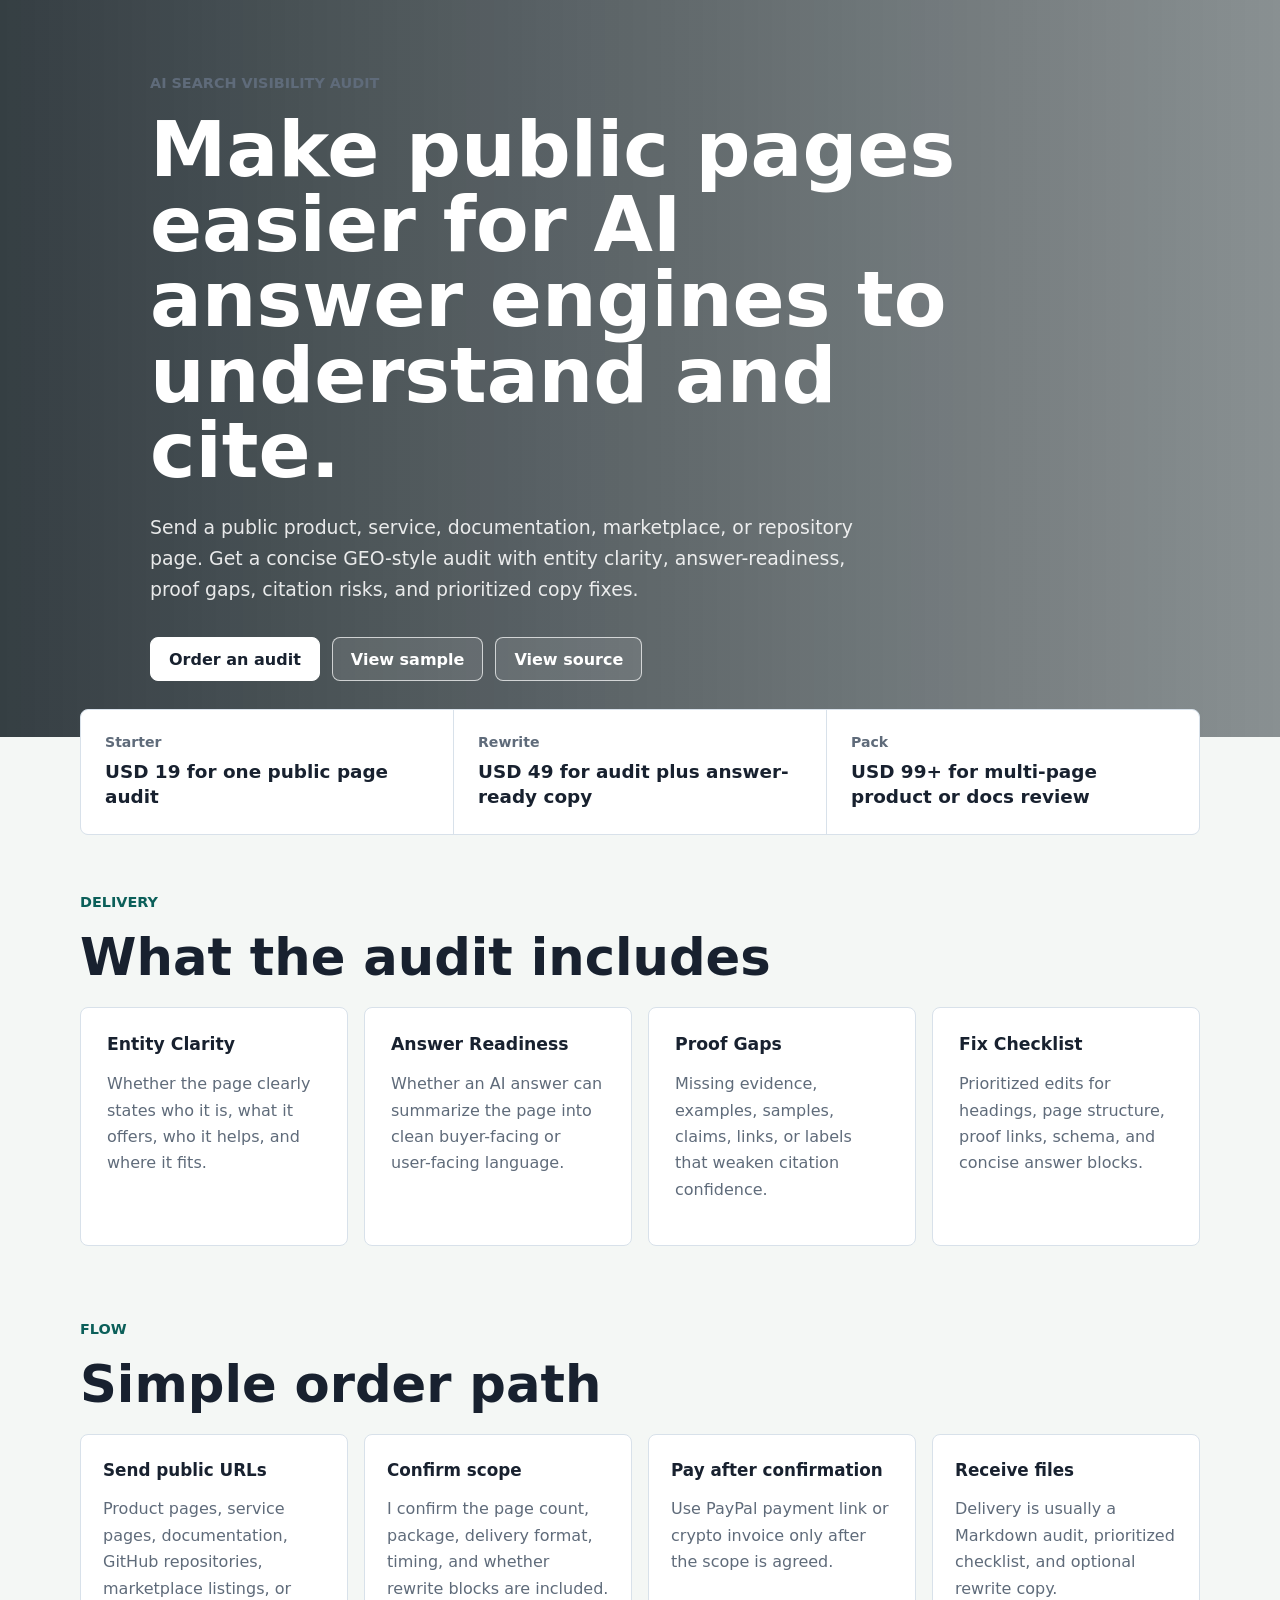
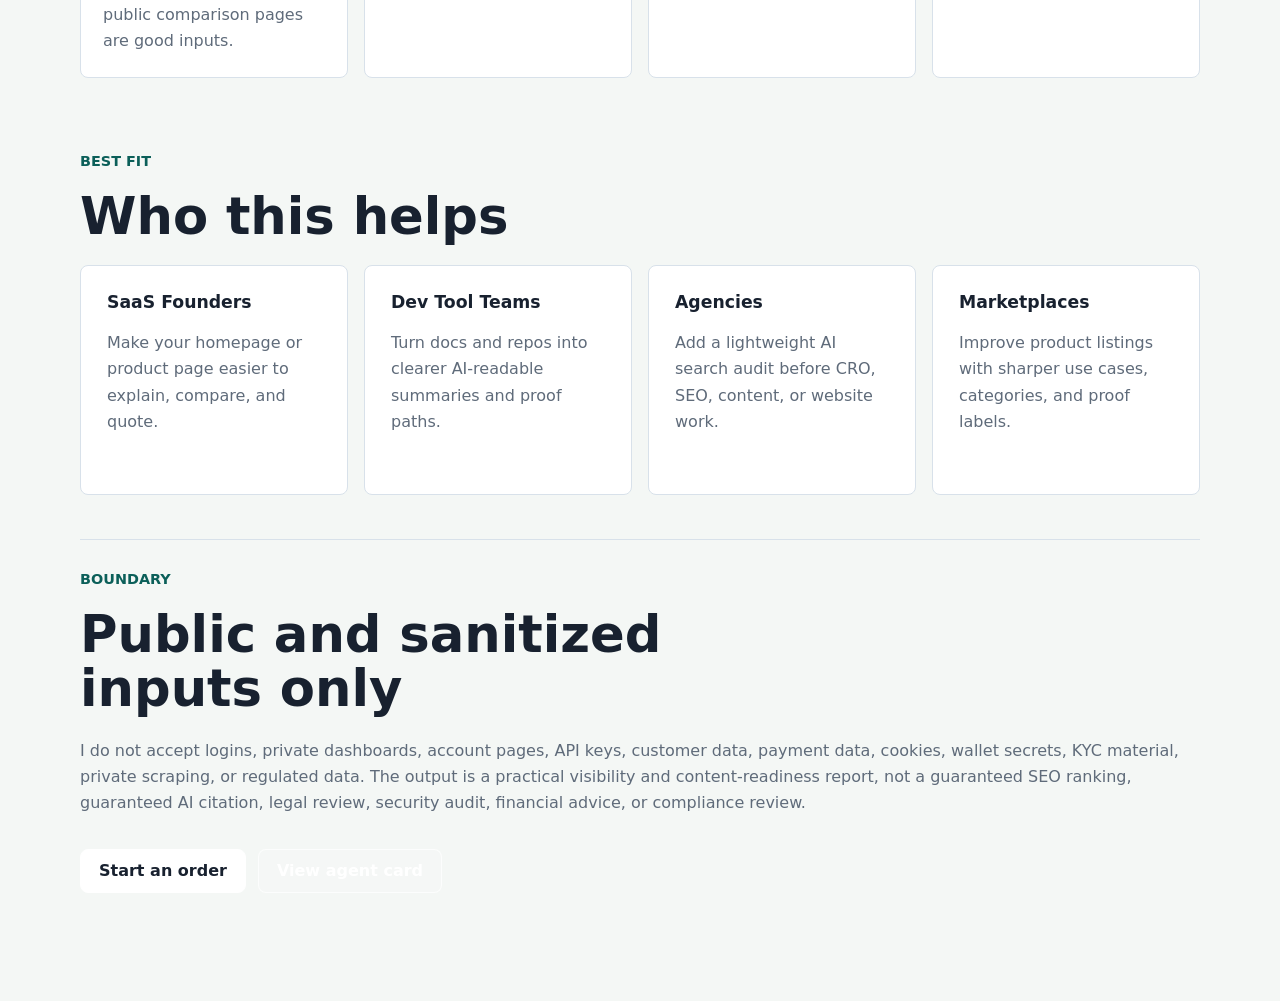
==== ai-search-visibility.html @ cc46a878 "Add AI visibility product landing page" ====
<!doctype html>
<html lang="en">
  <head>
    <meta charset="utf-8" />
    <meta name="viewport" content="width=device-width, initial-scale=1" />
    <title>AI Search Visibility / GEO Audit | city in the sky</title>
    <meta
      name="description"
      content="Order an AI Search Visibility / GEO audit for a public product, service, documentation, or repository page. Get entity clarity, answer-readiness, citation risks, and prioritized fixes."
    />
    <script type="application/ld+json">
      {
        "@context": "https://schema.org",
        "@type": "Service",
        "name": "AI Search Visibility / GEO Audit",
        "provider": {
          "@type": "Organization",
          "name": "city in the sky",
          "url": "https://nonggde.github.io/city-in-the-sky-services/"
        },
        "areaServed": "Worldwide",
        "serviceType": "AI search visibility and generative engine optimization audit",
        "description": "Public-page audit for AI answer readiness, entity clarity, citation support, and prioritized content fixes.",
        "offers": [
          {
            "@type": "Offer",
            "price": "19",
            "priceCurrency": "USD",
            "name": "Starter AI visibility audit",
            "description": "One public page audited for entity clarity, answer-readiness, proof gaps, and prioritized fixes."
          },
          {
            "@type": "Offer",
            "price": "49",
            "priceCurrency": "USD",
            "name": "Audit plus rewrite pack",
            "description": "Audit plus concise answer-ready rewrite blocks for a public product, service, or documentation page."
          }
        ]
      }
    </script>
    <link rel="stylesheet" href="styles.css" />
  </head>
  <body class="demo-page">
    <main>
      <section class="demo-hero">
        <div class="demo-hero__copy">
          <p class="eyebrow">AI search visibility audit</p>
          <h1>Make public pages easier for AI answer engines to understand and cite.</h1>
          <p class="lead">
            Send a public product, service, documentation, marketplace, or repository page. Get a
            concise GEO-style audit with entity clarity, answer-readiness, proof gaps, citation
            risks, and prioritized copy fixes.
          </p>
          <div class="actions">
            <a class="button button--primary" href="order.html">Order an audit</a>
            <a class="button" href="ai-visibility-sample.html">View sample</a>
            <a class="button" href="https://github.com/nonggde/public-url-ai-audit-actor" rel="noreferrer">View source</a>
          </div>
        </div>
      </section>

      <section class="demo-strip">
        <div>
          <span>Starter</span>
          <strong>USD 19 for one public page audit</strong>
        </div>
        <div>
          <span>Rewrite</span>
          <strong>USD 49 for audit plus answer-ready copy</strong>
        </div>
        <div>
          <span>Pack</span>
          <strong>USD 99+ for multi-page product or docs review</strong>
        </div>
      </section>

      <section class="demo-content">
        <div class="demo-section-heading">
          <p class="eyebrow">Delivery</p>
          <h2>What the audit includes</h2>
        </div>
        <div class="demo-grid">
          <article>
            <h3>Entity Clarity</h3>
            <p>Whether the page clearly states who it is, what it offers, who it helps, and where it fits.</p>
          </article>
          <article>
            <h3>Answer Readiness</h3>
            <p>Whether an AI answer can summarize the page into clean buyer-facing or user-facing language.</p>
          </article>
          <article>
            <h3>Proof Gaps</h3>
            <p>Missing evidence, examples, samples, claims, links, or labels that weaken citation confidence.</p>
          </article>
          <article>
            <h3>Fix Checklist</h3>
            <p>Prioritized edits for headings, page structure, proof links, schema, and concise answer blocks.</p>
          </article>
        </div>
      </section>

      <section class="demo-process">
        <div class="demo-section-heading">
          <p class="eyebrow">Flow</p>
          <h2>Simple order path</h2>
        </div>
        <ol>
          <li>
            <strong>Send public URLs</strong>
            Product pages, service pages, documentation, GitHub repositories, marketplace listings,
            or public comparison pages are good inputs.
          </li>
          <li>
            <strong>Confirm scope</strong>
            I confirm the page count, package, delivery format, timing, and whether rewrite blocks
            are included.
          </li>
          <li>
            <strong>Pay after confirmation</strong>
            Use PayPal payment link or crypto invoice only after the scope is agreed.
          </li>
          <li>
            <strong>Receive files</strong>
            Delivery is usually a Markdown audit, prioritized checklist, and optional rewrite copy.
          </li>
        </ol>
      </section>

      <section class="demo-content">
        <div class="demo-section-heading">
          <p class="eyebrow">Best fit</p>
          <h2>Who this helps</h2>
        </div>
        <div class="demo-grid">
          <article>
            <h3>SaaS Founders</h3>
            <p>Make your homepage or product page easier to explain, compare, and quote.</p>
          </article>
          <article>
            <h3>Dev Tool Teams</h3>
            <p>Turn docs and repos into clearer AI-readable summaries and proof paths.</p>
          </article>
          <article>
            <h3>Agencies</h3>
            <p>Add a lightweight AI search audit before CRO, SEO, content, or website work.</p>
          </article>
          <article>
            <h3>Marketplaces</h3>
            <p>Improve product listings with sharper use cases, categories, and proof labels.</p>
          </article>
        </div>
      </section>

      <section class="demo-boundary">
        <div class="demo-section-heading">
          <p class="eyebrow">Boundary</p>
          <h2>Public and sanitized inputs only</h2>
        </div>
        <p>
          I do not accept logins, private dashboards, account pages, API keys, customer data,
          payment data, cookies, wallet secrets, KYC material, private scraping, or regulated data.
          The output is a practical visibility and content-readiness report, not a guaranteed SEO
          ranking, guaranteed AI citation, legal review, security audit, financial advice, or
          compliance review.
        </p>
        <div class="actions">
          <a class="button button--primary" href="order.html">Start an order</a>
          <a class="button" href="agent-card.json">View agent card</a>
        </div>
      </section>
    </main>
  </body>
</html>
---- styles.css ----
:root {
  color-scheme: light;
  --ink: #18212f;
  --muted: #5f6b7a;
  --line: #d8e1ea;
  --paper: #f7f9fb;
  --panel: #ffffff;
  --accent: #0f766e;
  --accent-strong: #0b5f59;
  --gold: #b7791f;
}

* {
  box-sizing: border-box;
}

body {
  margin: 0;
  font-family: Inter, ui-sans-serif, system-ui, -apple-system, BlinkMacSystemFont, "Segoe UI", sans-serif;
  color: var(--ink);
  background: var(--paper);
}

a {
  color: inherit;
}

main {
  min-height: 100vh;
}

.hero {
  min-height: 58vh;
  display: flex;
  align-items: center;
  padding: 72px 24px 56px;
  background:
    linear-gradient(rgba(8, 21, 30, 0.52), rgba(8, 21, 30, 0.36)),
    url("https://images.unsplash.com/photo-1497366754035-f200968a6e72?auto=format&fit=crop&w=1800&q=80") center/cover;
  color: #fff;
}

.hero--zh {
  background:
    linear-gradient(rgba(8, 21, 30, 0.58), rgba(8, 21, 30, 0.38)),
    url("https://images.unsplash.com/photo-1517245386807-bb43f82c33c4?auto=format&fit=crop&w=1800&q=80") center/cover;
}

.hero__content {
  width: min(980px, 100%);
  margin: 0 auto;
}

.eyebrow {
  margin: 0 0 16px;
  font-size: 0.9rem;
  font-weight: 700;
  letter-spacing: 0;
  text-transform: uppercase;
}

h1 {
  max-width: 850px;
  margin: 0;
  font-size: clamp(2.4rem, 6vw, 5.2rem);
  line-height: 0.98;
  letter-spacing: 0;
}

.lead {
  max-width: 720px;
  margin: 24px 0 0;
  font-size: 1.18rem;
  line-height: 1.65;
  color: rgba(255, 255, 255, 0.88);
}

.actions {
  display: flex;
  flex-wrap: wrap;
  gap: 12px;
  margin-top: 32px;
}

.button {
  display: inline-flex;
  min-height: 44px;
  align-items: center;
  justify-content: center;
  border: 1px solid rgba(255, 255, 255, 0.7);
  border-radius: 8px;
  padding: 10px 18px;
  color: #fff;
  font-weight: 700;
  text-decoration: none;
  background: rgba(255, 255, 255, 0.1);
}

.button--primary {
  border-color: #fff;
  color: var(--ink);
  background: #fff;
}

.band,
.rules,
.proof {
  width: min(1120px, calc(100% - 48px));
  margin: 0 auto;
}

.band {
  padding: 48px 0 20px;
}

.grid {
  display: grid;
  grid-template-columns: repeat(2, minmax(0, 1fr));
  gap: 20px;
}

article {
  min-height: 320px;
  border: 1px solid var(--line);
  border-radius: 8px;
  padding: 26px;
  background: var(--panel);
}

h2 {
  margin: 0;
  font-size: 1.35rem;
  line-height: 1.25;
  letter-spacing: 0;
}

.price {
  margin: 18px 0;
  color: var(--gold);
  font-size: 2rem;
  font-weight: 800;
}

p,
li {
  color: var(--muted);
  font-size: 1rem;
  line-height: 1.65;
}

ul {
  margin: 20px 0 0;
  padding-left: 22px;
}

strong {
  color: var(--ink);
}

.card-link {
  margin: 20px 0 0;
}

.card-link a {
  color: var(--accent-strong);
  font-weight: 800;
  text-decoration: underline;
  text-underline-offset: 4px;
}

.rules {
  display: grid;
  grid-template-columns: repeat(2, minmax(0, 1fr));
  gap: 32px;
  padding: 36px 0;
}

.proof {
  padding: 8px 0 64px;
}

.links {
  display: flex;
  flex-wrap: wrap;
  gap: 12px;
  margin-top: 18px;
}

.links a {
  border: 1px solid var(--line);
  border-radius: 8px;
  padding: 12px 14px;
  color: var(--accent-strong);
  font-weight: 700;
  text-decoration: none;
  background: var(--panel);
}

.report-page {
  background: var(--paper);
}

.report-hero {
  padding: 72px 24px 44px;
  background: var(--ink);
  color: #fff;
}

.report-hero > * {
  width: min(920px, 100%);
  margin-left: auto;
  margin-right: auto;
}

.report-body {
  display: grid;
  width: min(920px, calc(100% - 48px));
  margin: 0 auto;
  padding: 36px 0 64px;
  gap: 18px;
}

.report-body article {
  min-height: auto;
}

.report-body ol {
  margin: 20px 0 0;
  padding-left: 22px;
}

.table-wrap {
  width: 100%;
  margin-top: 20px;
  overflow-x: auto;
}

table {
  width: 100%;
  min-width: 640px;
  border-collapse: collapse;
  color: var(--ink);
}

th,
td {
  border-bottom: 1px solid var(--line);
  padding: 12px 10px;
  text-align: left;
  vertical-align: top;
}

th {
  color: var(--ink);
  font-size: 0.86rem;
  text-transform: uppercase;
}

td {
  color: var(--muted);
  font-size: 0.96rem;
}

.demo-page {
  background: #f4f7f5;
}

.demo-hero {
  min-height: 62vh;
  display: flex;
  align-items: center;
  padding: 72px 24px 56px;
  color: #fff;
  background:
    linear-gradient(90deg, rgba(11, 22, 28, 0.82), rgba(11, 22, 28, 0.46)),
    url("https://images.unsplash.com/photo-1519389950473-47ba0277781c?auto=format&fit=crop&w=1800&q=82") center/cover;
}

.demo-hero__copy,
.demo-strip,
.demo-content,
.demo-process,
.demo-boundary {
  width: min(1120px, calc(100% - 48px));
  margin: 0 auto;
}

.demo-hero__copy {
  width: min(980px, calc(100% - 48px));
}

.demo-strip {
  display: grid;
  grid-template-columns: repeat(3, minmax(0, 1fr));
  gap: 1px;
  padding: 0;
  transform: translateY(-28px);
  overflow: hidden;
  border: 1px solid var(--line);
  border-radius: 8px;
  background: var(--line);
}

.demo-strip div {
  min-height: 116px;
  padding: 24px;
  background: #fff;
}

.demo-strip span {
  display: block;
  margin-bottom: 10px;
  color: var(--muted);
  font-size: 0.88rem;
  font-weight: 700;
}

.demo-strip strong {
  display: block;
  font-size: 1.15rem;
  line-height: 1.35;
}

.demo-content,
.demo-process,
.demo-boundary {
  padding: 28px 0 44px;
}

.demo-section-heading {
  max-width: 720px;
  margin-bottom: 22px;
}

.demo-section-heading .eyebrow {
  color: var(--accent-strong);
}

.demo-section-heading h2 {
  font-size: clamp(1.8rem, 4vw, 3.2rem);
  line-height: 1.05;
}

.demo-grid {
  display: grid;
  grid-template-columns: repeat(4, minmax(0, 1fr));
  gap: 16px;
}

.demo-grid article {
  min-height: 230px;
}

.demo-grid h3 {
  margin: 0;
  font-size: 1.08rem;
  line-height: 1.25;
}

.demo-process ol {
  display: grid;
  grid-template-columns: repeat(4, minmax(0, 1fr));
  gap: 16px;
  margin: 0;
  padding: 0;
  list-style: none;
}

.demo-process li {
  min-height: 210px;
  border: 1px solid var(--line);
  border-radius: 8px;
  padding: 22px;
  background: #fff;
}

.demo-process li strong {
  display: block;
  margin-bottom: 12px;
  font-size: 1.05rem;
}

.demo-boundary {
  margin-bottom: 64px;
  border-top: 1px solid var(--line);
}

@media (max-width: 760px) {
  .hero {
    min-height: 62vh;
    padding: 56px 20px 44px;
  }

  .band,
  .rules,
  .proof {
    width: min(100% - 32px, 1120px);
  }

  .grid,
  .rules {
    grid-template-columns: 1fr;
  }

  article {
    min-height: auto;
  }

  .demo-hero {
    min-height: 68vh;
    padding: 56px 20px 48px;
  }

  .demo-hero__copy,
  .demo-strip,
  .demo-content,
  .demo-process,
  .demo-boundary {
    width: min(100% - 32px, 1120px);
  }

  .demo-strip,
  .demo-grid,
  .demo-process ol {
    grid-template-columns: 1fr;
  }

  .demo-strip {
    transform: translateY(-18px);
  }

  .demo-strip div,
  .demo-grid article,
  .demo-process li {
    min-height: auto;
  }
}
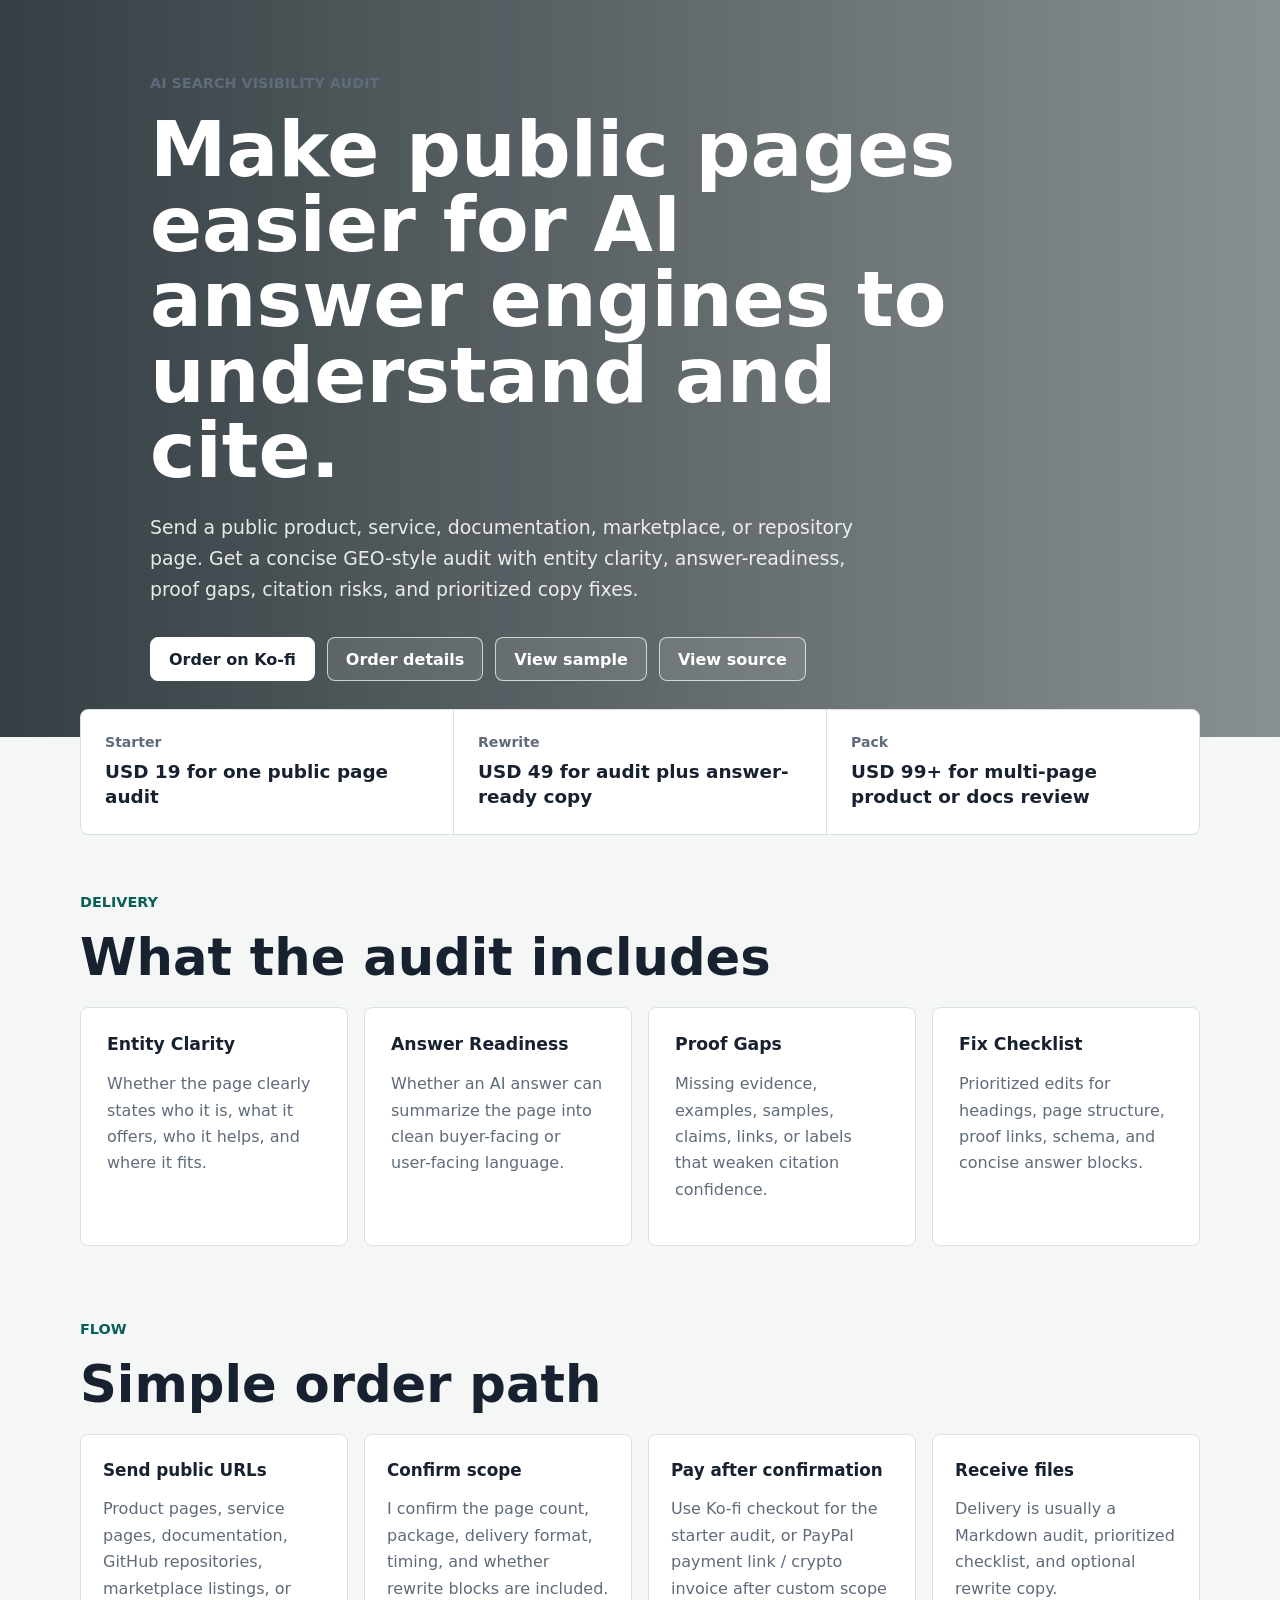
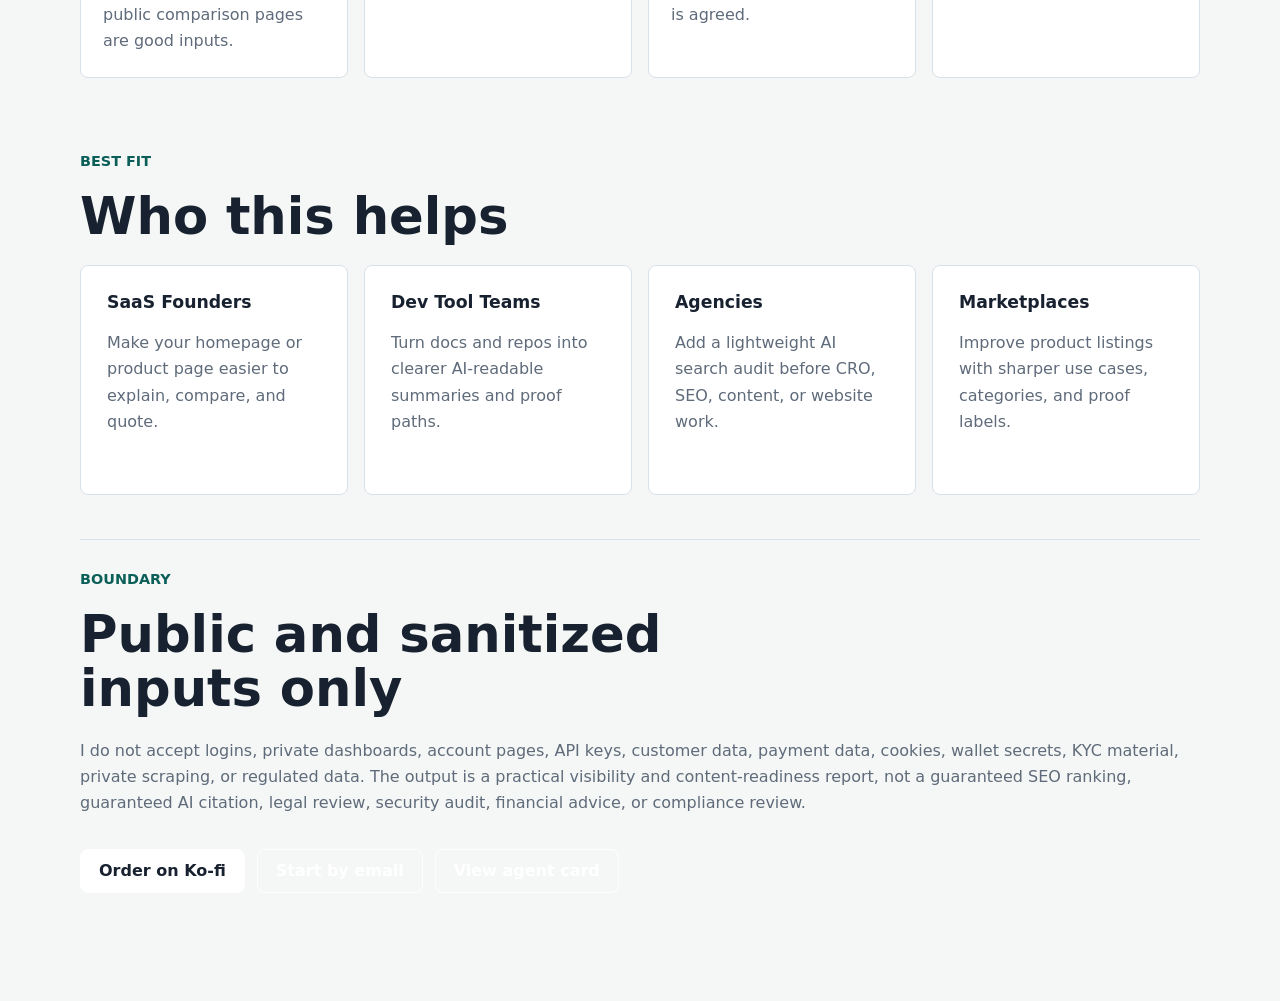
==== commit 034d0f36: "Add Ko-fi one-time checkout links" ====
--- a/ai-search-visibility.html
+++ b/ai-search-visibility.html
@@ -27,7 +27,8 @@
             "price": "19",
             "priceCurrency": "USD",
             "name": "Starter AI visibility audit",
-            "description": "One public page audited for entity clarity, answer-readiness, proof gaps, and prioritized fixes."
+            "description": "One public page audited for entity clarity, answer-readiness, proof gaps, and prioritized fixes.",
+            "url": "https://ko-fi.com/c/505475561f"
           },
           {
             "@type": "Offer",
@@ -53,7 +54,8 @@
             risks, and prioritized copy fixes.
           </p>
           <div class="actions">
-            <a class="button button--primary" href="order.html">Order an audit</a>
+            <a class="button button--primary" href="https://ko-fi.com/c/505475561f" rel="noreferrer">Order on Ko-fi</a>
+            <a class="button" href="order.html">Order details</a>
             <a class="button" href="ai-visibility-sample.html">View sample</a>
             <a class="button" href="https://github.com/nonggde/public-url-ai-audit-actor" rel="noreferrer">View source</a>
           </div>
@@ -118,7 +120,8 @@
           </li>
           <li>
             <strong>Pay after confirmation</strong>
-            Use PayPal payment link or crypto invoice only after the scope is agreed.
+            Use Ko-fi checkout for the starter audit, or PayPal payment link / crypto invoice
+            after custom scope is agreed.
           </li>
           <li>
             <strong>Receive files</strong>
@@ -165,7 +168,8 @@
           compliance review.
         </p>
         <div class="actions">
-          <a class="button button--primary" href="order.html">Start an order</a>
+          <a class="button button--primary" href="https://ko-fi.com/c/505475561f" rel="noreferrer">Order on Ko-fi</a>
+          <a class="button" href="order.html">Start by email</a>
           <a class="button" href="agent-card.json">View agent card</a>
         </div>
       </section>
